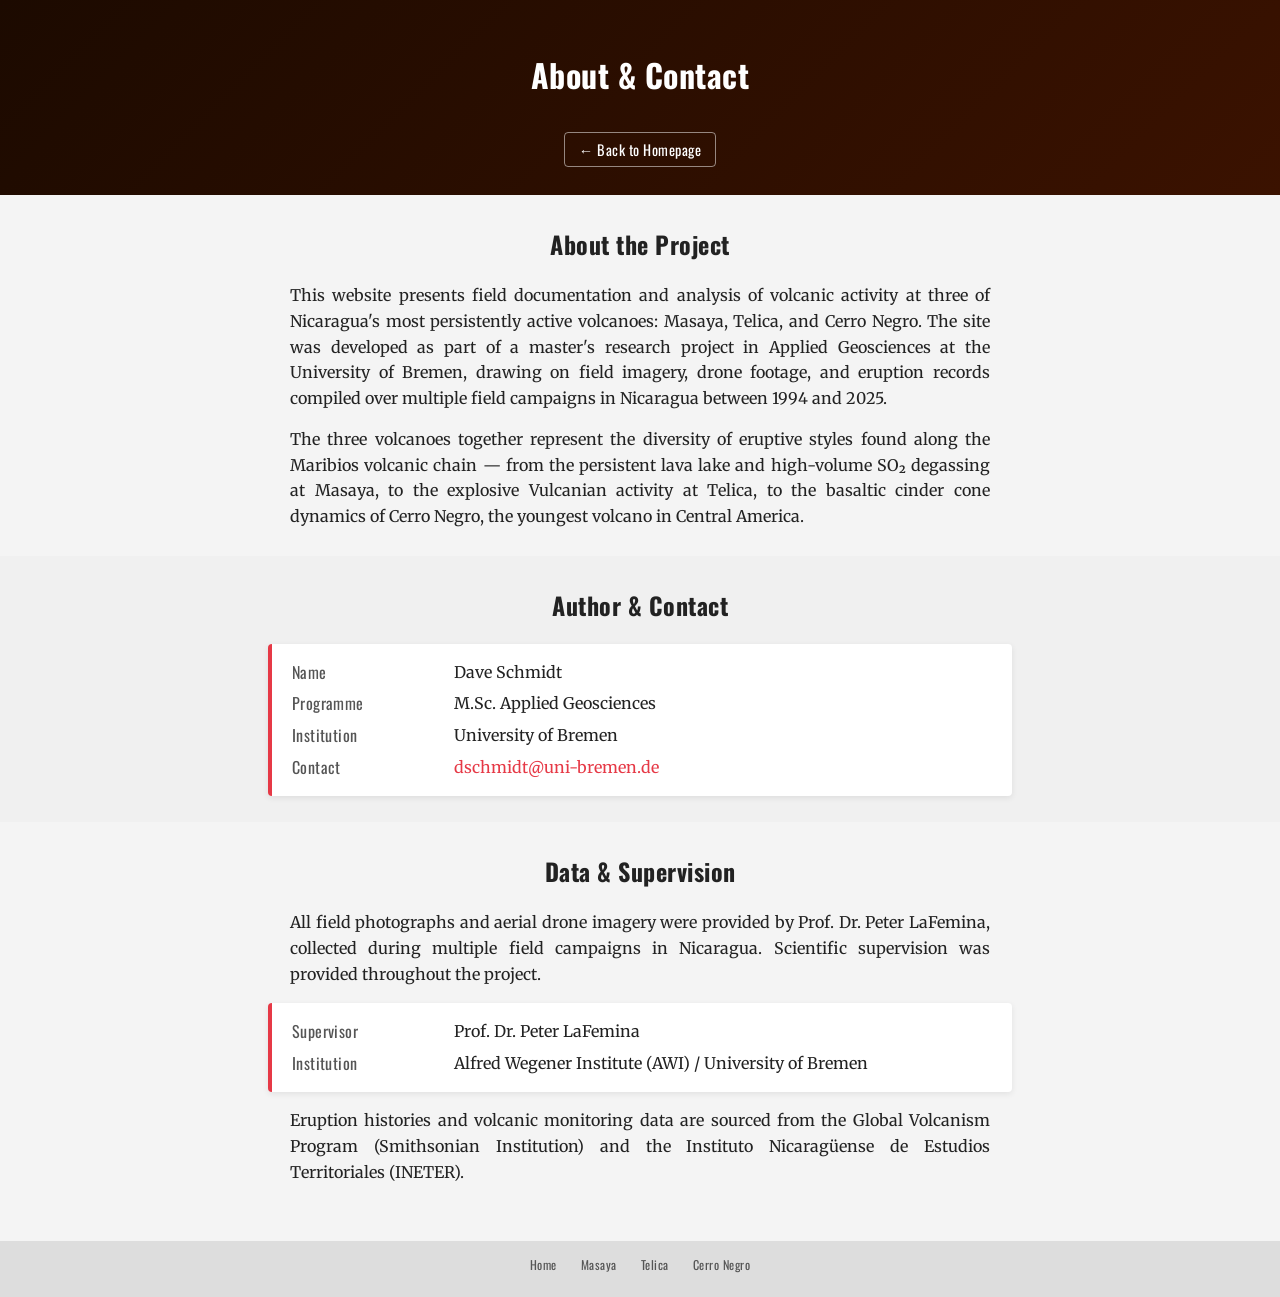
==== about.html @ 06f129fd "Initial commit — Volcanic Activity in Nicaragua website" ====
<!DOCTYPE html>
<html lang="en">
<head>

<meta charset="UTF-8">
<title>About — Volcanic Activity in Nicaragua</title>

<link rel="stylesheet" href="CSS/style.css">

</head>

<body>

<header>
  <h1>About & Contact</h1>
  <a href="index.html">← Back to Homepage</a>
</header>

<section>

<h2>About the Project</h2>

<p>
This website presents field documentation and analysis of volcanic activity at three of Nicaragua's
most persistently active volcanoes: Masaya, Telica, and Cerro Negro.
The site was developed as part of a master's research project in Applied Geosciences
at the University of Bremen, drawing on field imagery, drone footage, and eruption records
compiled over multiple field campaigns in Nicaragua between 1994 and 2025.
</p>

<p>
The three volcanoes together represent the diversity of eruptive styles found along the Maribios volcanic chain —
from the persistent lava lake and high-volume SO₂ degassing at Masaya,
to the explosive Vulcanian activity at Telica,
to the basaltic cinder cone dynamics of Cerro Negro, the youngest volcano in Central America.
</p>

</section>

<section>

<h2>Author & Contact</h2>

<div class="key-facts">
  <dl>
    <dt>Name</dt><dd>Dave Schmidt</dd>
    <dt>Programme</dt><dd>M.Sc. Applied Geosciences</dd>
    <dt>Institution</dt><dd>University of Bremen</dd>
    <dt>Contact</dt><dd><a href="mailto:dschmidt@uni-bremen.de">dschmidt@uni-bremen.de</a></dd>
  </dl>
</div>

</section>

<section>

<h2>Data & Supervision</h2>

<p>
All field photographs and aerial drone imagery were provided by Prof. Dr. Peter LaFemina,
collected during multiple field campaigns in Nicaragua.
Scientific supervision was provided throughout the project.
</p>

<div class="key-facts">
  <dl>
    <dt>Supervisor</dt><dd>Prof. Dr. Peter LaFemina</dd>
    <dt>Institution</dt><dd>Alfred Wegener Institute (AWI) / University of Bremen</dd>
  </dl>
</div>

<p>
Eruption histories and volcanic monitoring data are sourced from the
Global Volcanism Program (Smithsonian Institution) and the
Instituto Nicaragüense de Estudios Territoriales (INETER).
</p>

</section>

<footer>
<nav class="footer-links">
  <a href="index.html">Home</a>
  <a href="Volcanoes/masaya.html">Masaya</a>
  <a href="Volcanoes/telica.html">Telica</a>
  <a href="Volcanoes/cerro-negro.html">Cerro Negro</a>
</nav>
</footer>

</body>
</html>
---- CSS/style.css ----
@import url('https://fonts.googleapis.com/css2?family=Merriweather:ital,wght@0,400;0,700;1,400&family=Oswald:wght@400;600&display=swap');

body {
  font-family: 'Merriweather', serif;
  margin: 0;
  background-color: #f4f4f4;
  color: #222;
  line-height: 1.6;
}

header {
  background: linear-gradient(135deg, #1c0a00, #3b1200);
  color: white;
  text-align: center;
  padding: 28px 20px;
}

h1, h2, h3 {
  font-family: 'Oswald', sans-serif;
  letter-spacing: 0.5px;
}

h2, h3 {
  text-align: center;
}

section {
  padding: 10px 20px;
}

section:nth-of-type(even) {
  background: #f0f0f0;
}

section p {
  max-width: 700px;
  margin: 16px auto;
  text-align: justify;
}

/* =========================
   HERO BANNER IMAGE
========================= */

.hero {
  position: relative;
  width: 100%;
  height: 580px;
  overflow: hidden;
}

.hero img {
  width: 100%;
  height: 100%;
  object-fit: cover;
  display: block;
}

/* Dark gradient for text readability */
.hero::before {
  content: '';
  position: absolute;
  inset: 0;
  background: linear-gradient(
    to bottom,
    rgba(0, 0, 0, 0.50) 0%,
    rgba(0, 0, 0, 0.05) 45%,
    rgba(0, 0, 0, 0.60) 100%
  );
  z-index: 1;
  pointer-events: none;
}

/* Bottom fade into page background */
.hero::after {
  content: '';
  position: absolute;
  bottom: 0;
  left: 0;
  right: 0;
  height: 90px;
  background: linear-gradient(to bottom, transparent, #f4f4f4);
  z-index: 3;
  pointer-events: none;
}

.hero-overlay {
  position: absolute;
  inset: 0;
  z-index: 2;
  display: flex;
  flex-direction: column;
  justify-content: space-between;
  padding: 24px 32px 44px;
}

.hero-back {
  align-self: flex-start;
  color: white;
  text-decoration: none;
  font-family: 'Oswald', sans-serif;
  font-size: 0.9em;
  letter-spacing: 0.5px;
  border: 1px solid rgba(255, 255, 255, 0.55);
  padding: 5px 14px;
  border-radius: 4px;
  transition: background 0.2s ease;
}

.hero-back:hover {
  background: rgba(255, 255, 255, 0.18);
}

.hero-text h1 {
  font-family: 'Oswald', sans-serif;
  color: white;
  font-size: 2.6em;
  margin: 0 0 8px;
  letter-spacing: 1px;
  text-shadow: 0 2px 14px rgba(0, 0, 0, 0.6);
}

.volcano-subtitle {
  font-family: 'Oswald', sans-serif;
  font-size: 0.82em;
  color: rgba(255, 255, 255, 0.75);
  letter-spacing: 1.8px;
  text-transform: uppercase;
  margin: 0;
  text-shadow: 0 1px 8px rgba(0, 0, 0, 0.6);
}

/* Back button in volcano page headers */

header a {
  display: inline-block;
  margin-top: 10px;
  color: white;
  text-decoration: none;
  border: 1px solid rgba(255, 255, 255, 0.5);
  padding: 5px 14px;
  border-radius: 4px;
  font-family: 'Oswald', sans-serif;
  font-size: 0.9em;
  letter-spacing: 0.5px;
  transition: background 0.2s ease;
}

header a:hover {
  background: rgba(255, 255, 255, 0.15);
}

#map {
  height: 400px;
  max-width: 860px;
  margin: 20px auto;
}

.volcano-cards {
  display: flex;
  justify-content: center;
  gap: 20px;
  padding: 20px;
}

.card {
  background: white;
  padding: 20px;
  border-radius: 8px;
  width: 250px;
  box-shadow: 0 2px 5px rgba(0, 0, 0, 0.2);
  transition: transform 0.2s ease, box-shadow 0.2s ease;
}

.card:hover {
  transform: translateY(-4px);
  box-shadow: 0 8px 20px rgba(0, 0, 0, 0.18);
}

.card a {
  display: inline-block;
  margin-top: 10px;
  text-decoration: none;
  background: #e63946;
  color: white;
  padding: 8px 12px;
  border-radius: 5px;
  font-family: 'Oswald', sans-serif;
  letter-spacing: 0.5px;
  transition: background 0.2s ease;
}

.card a:hover {
  background: #c1121f;
}

.card-image {
  display: block;
  width: calc(100% + 40px);
  height: 150px;
  object-fit: cover;
  margin: -20px -20px 16px -20px;
  border-radius: 8px 8px 0 0;
}

footer {
  text-align: center;
  padding: 14px;
  background: #ddd;
  font-size: 0.85em;
  color: #555;
  margin-top: 30px;
}

/* =========================
   KEY FACTS BOX
========================= */

.key-facts {
  background: #fff;
  border-left: 4px solid #e63946;
  padding: 16px 20px;
  margin: 16px auto;
  max-width: 700px;
  border-radius: 4px;
  box-shadow: 0 2px 6px rgba(0, 0, 0, 0.08);
}

.key-facts dl {
  display: grid;
  grid-template-columns: 150px 1fr;
  gap: 6px 12px;
  margin: 0;
}

.key-facts dt {
  font-family: 'Oswald', sans-serif;
  color: #555;
  letter-spacing: 0.4px;
}

.key-facts dd {
  margin: 0;
}

.key-facts a {
  color: #e63946;
  text-decoration: none;
}

.key-facts a:hover {
  text-decoration: underline;
}

/* =========================
   ACTIVITY TIMELINE
========================= */

.timeline {
  list-style: none;
  padding-left: 28px;
  margin: 20px auto;
  max-width: 700px;
  border-left: 3px solid #e63946;
}

.timeline li {
  position: relative;
  margin-bottom: 14px;
  line-height: 1.6;
}

.timeline li::before {
  content: '';
  position: absolute;
  left: -36px;
  top: 7px;
  width: 10px;
  height: 10px;
  background: #e63946;
  border-radius: 50%;
  border: 2px solid white;
  box-shadow: 0 0 0 2px #e63946;
}

/* =========================
   GALLERY
========================= */

.gallery-grid {
  display: grid;
  grid-template-columns: repeat(auto-fill, minmax(200px, 1fr));
  gap: 16px;
  max-width: 900px;
  margin: 20px auto;
  padding: 0 20px;
}

.gallery-item {
  margin: 0;
  background: white;
  border-radius: 6px;
  overflow: hidden;
  box-shadow: 0 2px 6px rgba(0, 0, 0, 0.15);
}

.gallery-item img {
  width: 100%;
  height: 160px;
  object-fit: cover;
  display: block;
  cursor: pointer;
  transition: opacity 0.2s ease, transform 0.3s ease;
}

.gallery-item img:hover {
  opacity: 0.9;
  transform: scale(1.04);
}

.gallery-item figcaption {
  padding: 8px 10px;
  font-size: 0.8em;
  color: #555;
  line-height: 1.4;
}

.video-grid {
  display: grid;
  grid-template-columns: repeat(auto-fill, minmax(300px, 1fr));
  gap: 20px;
  max-width: 900px;
  margin: 20px auto;
  padding: 0 20px 20px;
  align-items: start;
}

.video-item {
  margin: 0;
  background: white;
  border-radius: 6px;
  overflow: hidden;
  box-shadow: 0 2px 6px rgba(0, 0, 0, 0.15);
}

.video-item video {
  width: 100%;
  display: block;
}

.video-item figcaption {
  padding: 8px 10px;
  font-size: 0.8em;
  color: #555;
  line-height: 1.4;
}

/* =========================
   MAP RESET BUTTON
========================= */

.reset-view-btn {
  background: white;
  border: 2px solid rgba(0, 0, 0, 0.2);
  border-radius: 4px;
  padding: 6px 10px;
  cursor: pointer;
  font-family: 'Oswald', sans-serif;
  font-size: 0.85em;
  letter-spacing: 0.4px;
  color: #333;
  transition: background 0.2s ease, color 0.2s ease;
}

.reset-view-btn:hover {
  background: #e63946;
  color: white;
  border-color: #e63946;
}

/* =========================
   CUSTOM MAP MARKERS
========================= */

.custom-marker .marker-inner {
  width: 20px;
  height: 20px;
  background: #e63946;
  border-radius: 50%;
  border: 3px solid white;
  box-shadow: 0 0 6px rgba(0, 0, 0, 0.4);
  transition: all 0.2s ease;
}

.leaflet-marker-icon {
  transition: transform 0.2s ease;
}

/* =========================
   HOMEPAGE HERO VARIANT
========================= */

.hero-home img {
  object-position: center 70%;
}

.hero-home .hero-overlay {
  align-items: center;
  justify-content: flex-end;
  padding-bottom: 80px;
}

.hero-home .hero-text {
  text-align: center;
}

.hero-home .hero-text h1 {
  font-size: 3.2em;
}

/* =========================
   STATS STRIP
========================= */

.stats-strip {
  display: flex;
  justify-content: center;
  background: white;
  border-top: 3px solid #e63946;
  border-bottom: 1px solid #ddd;
}

.stat {
  padding: 18px 52px;
  text-align: center;
  border-right: 1px solid #eee;
}

.stat:last-child {
  border-right: none;
}

.stat-number {
  display: block;
  font-family: 'Oswald', sans-serif;
  font-size: 2.2em;
  color: #e63946;
  line-height: 1;
}

.stat-label {
  display: block;
  font-family: 'Oswald', sans-serif;
  font-size: 0.72em;
  color: #777;
  letter-spacing: 1.5px;
  text-transform: uppercase;
  margin-top: 5px;
}

/* =========================
   REFERENCES
========================= */

.references {
  list-style: none;
  padding: 0;
  max-width: 700px;
  margin: 16px auto;
}

.references li {
  padding: 10px 0;
  border-bottom: 1px solid #ddd;
  font-size: 0.88em;
  line-height: 1.7;
}

.references li:last-child {
  border-bottom: none;
}

.references a {
  color: #e63946;
  text-decoration: none;
}

.references a:hover {
  text-decoration: underline;
}

/* =========================
   FOOTER NAV
========================= */

.footer-links {
  display: flex;
  justify-content: center;
  gap: 24px;
  margin-bottom: 8px;
}

.footer-links a {
  color: #555;
  text-decoration: none;
  font-family: 'Oswald', sans-serif;
  font-size: 0.9em;
  letter-spacing: 0.5px;
  transition: color 0.2s ease;
}

.footer-links a:hover {
  color: #e63946;
}

footer p a {
  color: #666;
  text-decoration: none;
}

footer p a:hover {
  color: #e63946;
}
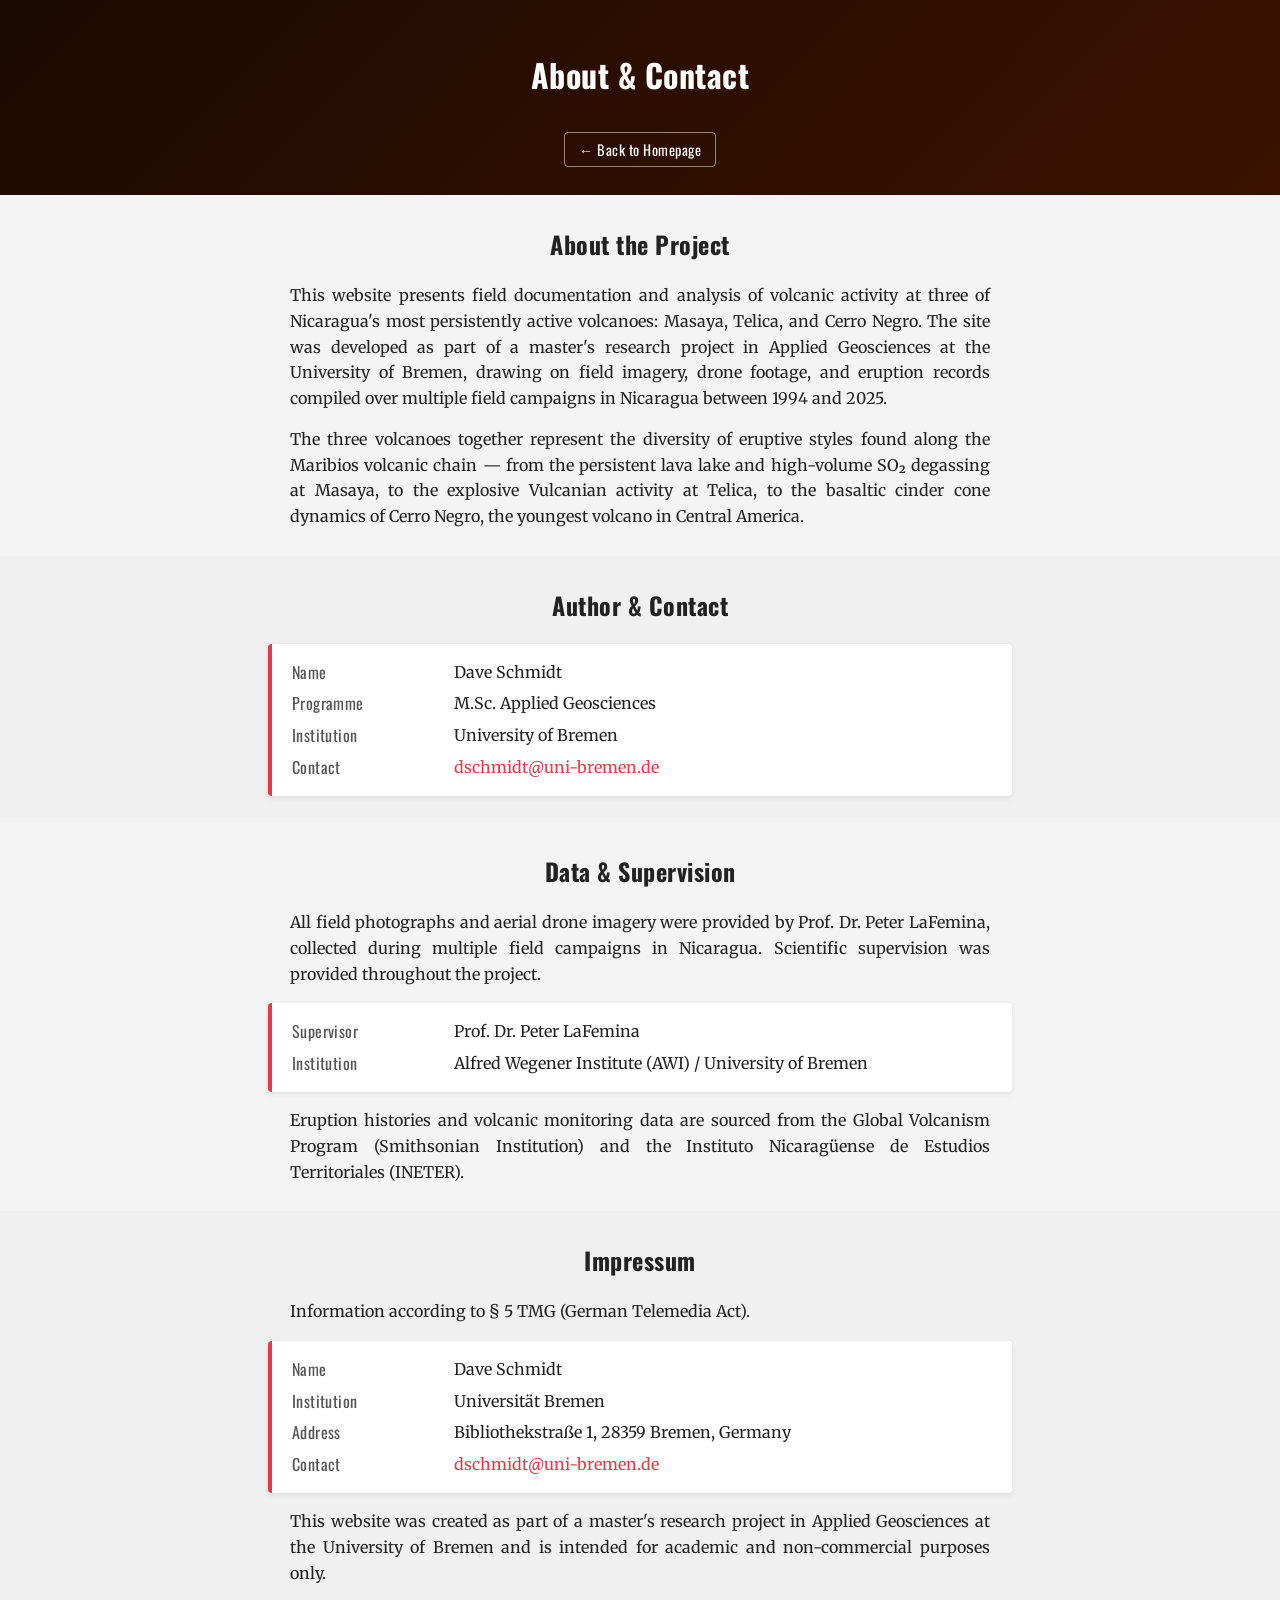
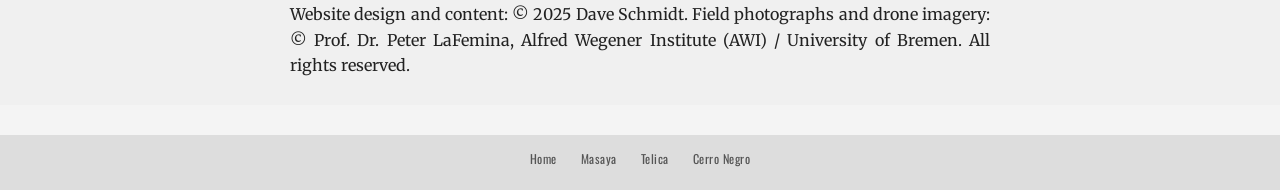
==== commit d9400d9e: "Mobile fixes, reduce hero height, map labels, gallery hover, favicon, meta tags, Impressum" ====
--- a/about.html
+++ b/about.html
@@ -3,7 +3,12 @@
 <head>
 
 <meta charset="UTF-8">
+<meta name="viewport" content="width=device-width, initial-scale=1.0">
 <title>About — Volcanic Activity in Nicaragua</title>
+<meta name="description" content="About this project — Dave Schmidt, M.Sc. Applied Geosciences, University of Bremen. Supervised by Prof. Dr. Peter LaFemina (AWI).">
+<meta property="og:title" content="About — Volcanic Activity in Nicaragua">
+<meta property="og:description" content="Field documentation of volcanic activity in Nicaragua — University of Bremen geoscientific project.">
+<link rel="icon" href="favicon.svg" type="image/svg+xml">
 
 <link rel="stylesheet" href="CSS/style.css">
 
@@ -77,6 +82,35 @@
 
 </section>
 
+<section>
+
+<h2>Impressum</h2>
+
+<p>Information according to § 5 TMG (German Telemedia Act).</p>
+
+<div class="key-facts">
+  <dl>
+    <dt>Name</dt><dd>Dave Schmidt</dd>
+    <dt>Institution</dt><dd>Universität Bremen</dd>
+    <dt>Address</dt><dd>Bibliothekstraße 1, 28359 Bremen, Germany</dd>
+    <dt>Contact</dt><dd><a href="mailto:dschmidt@uni-bremen.de">dschmidt@uni-bremen.de</a></dd>
+  </dl>
+</div>
+
+<p>
+This website was created as part of a master's research project in Applied Geosciences
+at the University of Bremen and is intended for academic and non-commercial purposes only.
+</p>
+
+<p>
+Website design and content: © 2025 Dave Schmidt.
+Field photographs and drone imagery: © Prof. Dr. Peter LaFemina,
+Alfred Wegener Institute (AWI) / University of Bremen.
+All rights reserved.
+</p>
+
+</section>
+
 <footer>
 <nav class="footer-links">
   <a href="index.html">Home</a>
--- a/CSS/style.css
+++ b/CSS/style.css
@@ -45,7 +45,7 @@
 .hero {
   position: relative;
   width: 100%;
-  height: 580px;
+  height: 460px;
   overflow: hidden;
 }
 
@@ -304,17 +304,38 @@
   box-shadow: 0 2px 6px rgba(0, 0, 0, 0.15);
 }
 
+.gallery-item a {
+  display: block;
+  position: relative;
+}
+
+.gallery-item a::after {
+  content: '';
+  position: absolute;
+  inset: 0;
+  background:
+    rgba(0, 0, 0, 0.25)
+    url("data:image/svg+xml,%3Csvg xmlns='http://www.w3.org/2000/svg' viewBox='0 0 24 24' fill='none' stroke='white' stroke-width='2.5' stroke-linecap='round'%3E%3Ccircle cx='11' cy='11' r='7'/%3E%3Cline x1='19' y1='19' x2='15.5' y2='15.5'/%3E%3C/svg%3E")
+    center / 28px no-repeat;
+  opacity: 0;
+  transition: opacity 0.25s ease;
+  pointer-events: none;
+}
+
+.gallery-item a:hover::after {
+  opacity: 1;
+}
+
 .gallery-item img {
   width: 100%;
   height: 160px;
   object-fit: cover;
   display: block;
   cursor: pointer;
-  transition: opacity 0.2s ease, transform 0.3s ease;
+  transition: transform 0.3s ease;
 }
 
 .gallery-item img:hover {
-  opacity: 0.9;
   transform: scale(1.04);
 }
 
@@ -379,6 +400,26 @@
 }
 
 /* =========================
+   MAP LABELS
+========================= */
+
+.map-label {
+  background: white;
+  border: none;
+  box-shadow: 0 1px 5px rgba(0, 0, 0, 0.2);
+  font-family: 'Oswald', sans-serif;
+  font-size: 0.8em;
+  letter-spacing: 0.5px;
+  color: #222;
+  padding: 2px 7px;
+  border-radius: 3px;
+}
+
+.map-label::before {
+  border-right-color: white !important;
+}
+
+/* =========================
    CUSTOM MAP MARKERS
 ========================= */
 
@@ -394,6 +435,103 @@
 
 .leaflet-marker-icon {
   transition: transform 0.2s ease;
+  cursor: pointer;
+}
+
+.map-label:hover {
+  background: #e63946;
+  color: white;
+}
+
+/* =========================
+   RESPONSIVE / MOBILE
+========================= */
+
+@media (max-width: 768px) {
+  .hero {
+    height: 420px;
+  }
+
+  .hero-overlay {
+    padding: 28px 20px 36px;
+  }
+
+  .hero-home .hero-overlay {
+    padding-bottom: 40px;
+  }
+
+  .hero-text h1 {
+    font-size: 2em;
+  }
+
+  .hero-home .hero-text h1 {
+    font-size: 2em;
+  }
+
+  .stats-strip {
+    flex-wrap: wrap;
+  }
+
+  .stat {
+    padding: 14px 28px;
+    flex: 1 1 45%;
+  }
+
+  .volcano-cards {
+    flex-direction: column;
+    align-items: center;
+  }
+
+  .card {
+    width: 85%;
+    max-width: 340px;
+  }
+
+  #map {
+    height: 300px;
+    margin: 12px auto;
+  }
+
+  .video-grid {
+    grid-template-columns: 1fr;
+  }
+
+  .key-facts dl {
+    grid-template-columns: 110px 1fr;
+  }
+}
+
+@media (max-width: 480px) {
+  .hero {
+    height: 320px;
+  }
+
+  .hero-text h1 {
+    font-size: 1.7em;
+  }
+
+  .hero-home .hero-text h1 {
+    font-size: 1.9em;
+  }
+
+  .stat {
+    flex: 1 1 100%;
+    border-right: none;
+    border-bottom: 1px solid #eee;
+    padding: 12px 16px;
+  }
+
+  .stat:last-child {
+    border-bottom: none;
+  }
+
+  .gallery-grid {
+    grid-template-columns: repeat(auto-fill, minmax(150px, 1fr));
+  }
+
+  section p {
+    text-align: left;
+  }
 }
 
 /* =========================
@@ -401,7 +539,7 @@
 ========================= */
 
 .hero-home img {
-  object-position: center 70%;
+  object-position: center 82%;
 }
 
 .hero-home .hero-overlay {
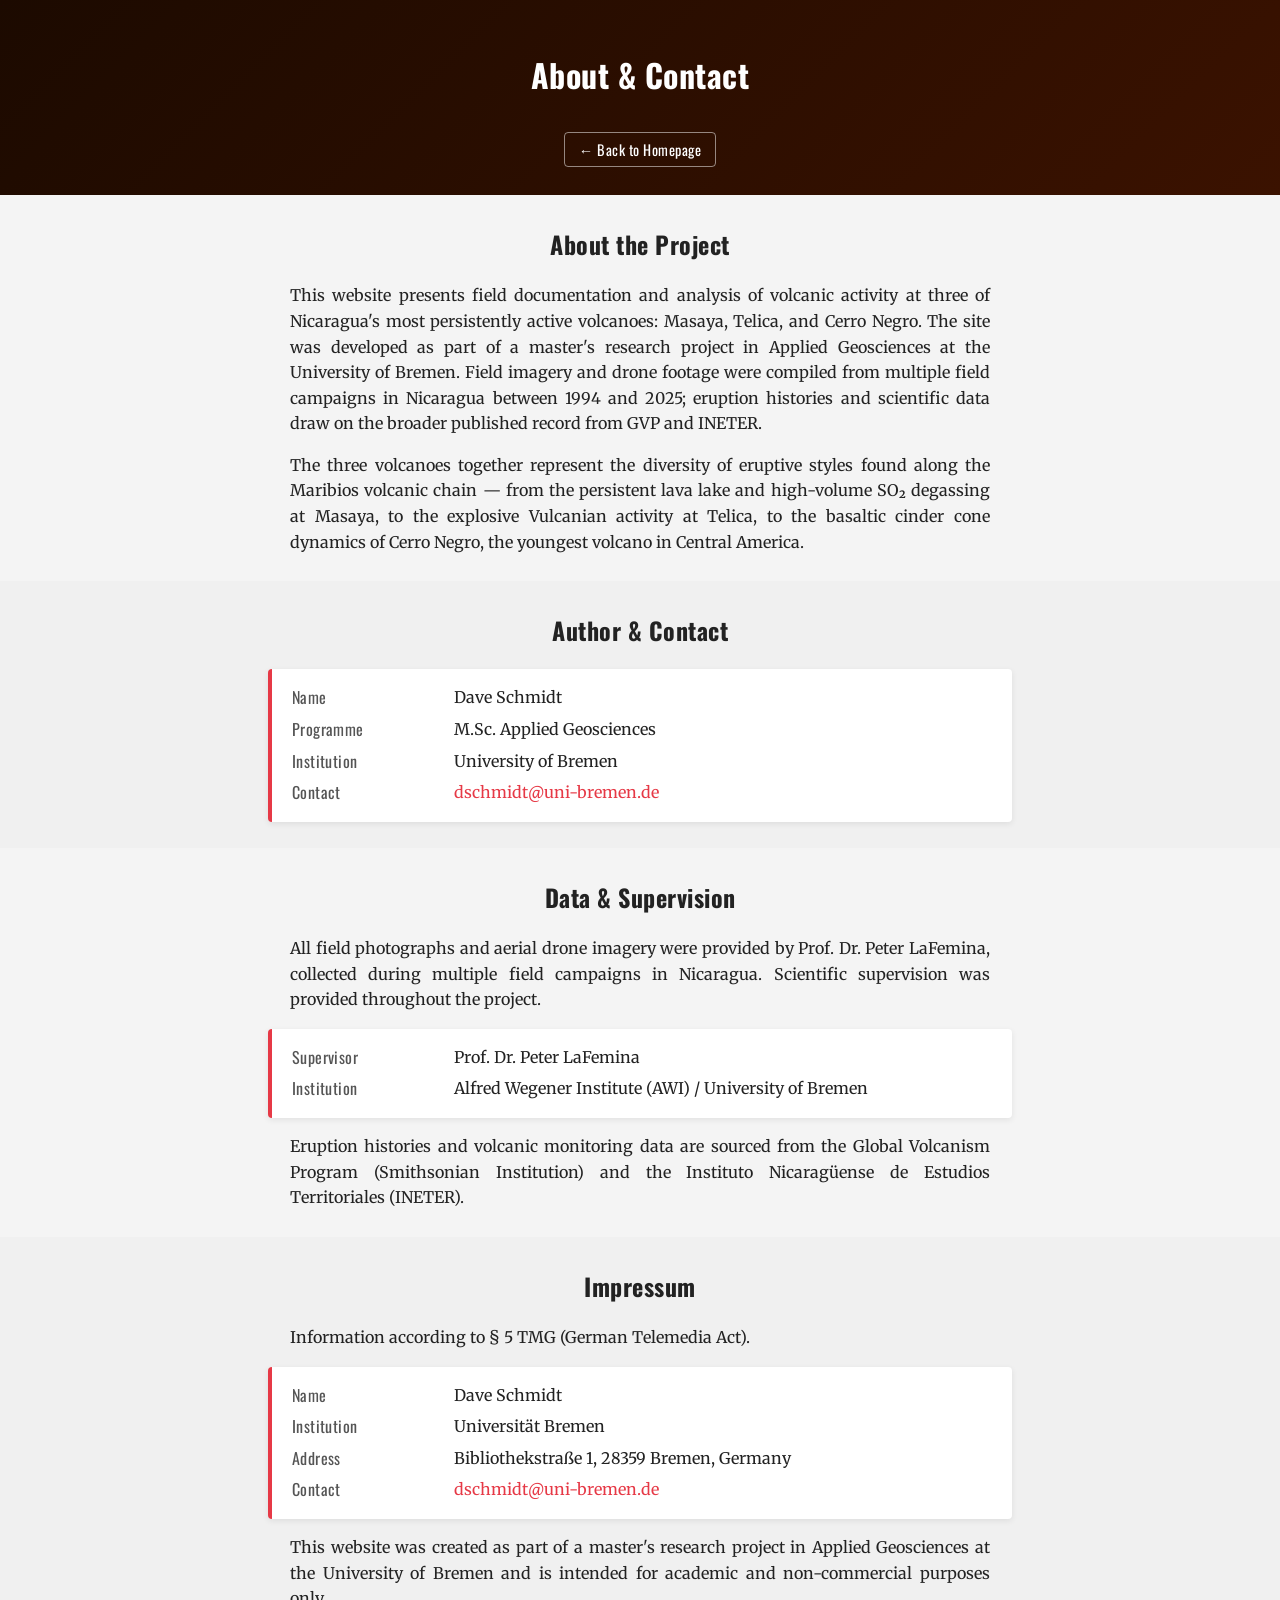
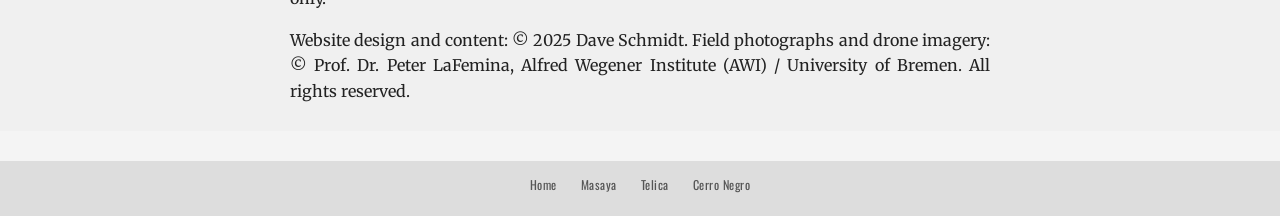
==== commit 12af62da: "Update eruption timelines with verified GVP data and broaden scope beyond field period" ====
--- a/about.html
+++ b/about.html
@@ -29,8 +29,9 @@
 This website presents field documentation and analysis of volcanic activity at three of Nicaragua's
 most persistently active volcanoes: Masaya, Telica, and Cerro Negro.
 The site was developed as part of a master's research project in Applied Geosciences
-at the University of Bremen, drawing on field imagery, drone footage, and eruption records
-compiled over multiple field campaigns in Nicaragua between 1994 and 2025.
+at the University of Bremen. Field imagery and drone footage were compiled from multiple
+field campaigns in Nicaragua between 1994 and 2025; eruption histories and scientific
+data draw on the broader published record from GVP and INETER.
 </p>
 
 <p>
--- a/CSS/style.css
+++ b/CSS/style.css
@@ -444,6 +444,28 @@
 }
 
 /* =========================
+   HOMEPAGE HERO VARIANT
+========================= */
+
+.hero-home img {
+  object-position: center 82%;
+}
+
+.hero-home .hero-overlay {
+  align-items: center;
+  justify-content: flex-end;
+  padding-bottom: 80px;
+}
+
+.hero-home .hero-text {
+  text-align: center;
+}
+
+.hero-home .hero-text h1 {
+  font-size: 3.2em;
+}
+
+/* =========================
    RESPONSIVE / MOBILE
 ========================= */
 
@@ -457,7 +479,8 @@
   }
 
   .hero-home .hero-overlay {
-    padding-bottom: 40px;
+    justify-content: center;
+    padding: 28px 20px;
   }
 
   .hero-text h1 {
@@ -532,28 +555,6 @@
   section p {
     text-align: left;
   }
-}
-
-/* =========================
-   HOMEPAGE HERO VARIANT
-========================= */
-
-.hero-home img {
-  object-position: center 82%;
-}
-
-.hero-home .hero-overlay {
-  align-items: center;
-  justify-content: flex-end;
-  padding-bottom: 80px;
-}
-
-.hero-home .hero-text {
-  text-align: center;
-}
-
-.hero-home .hero-text h1 {
-  font-size: 3.2em;
 }
 
 /* =========================
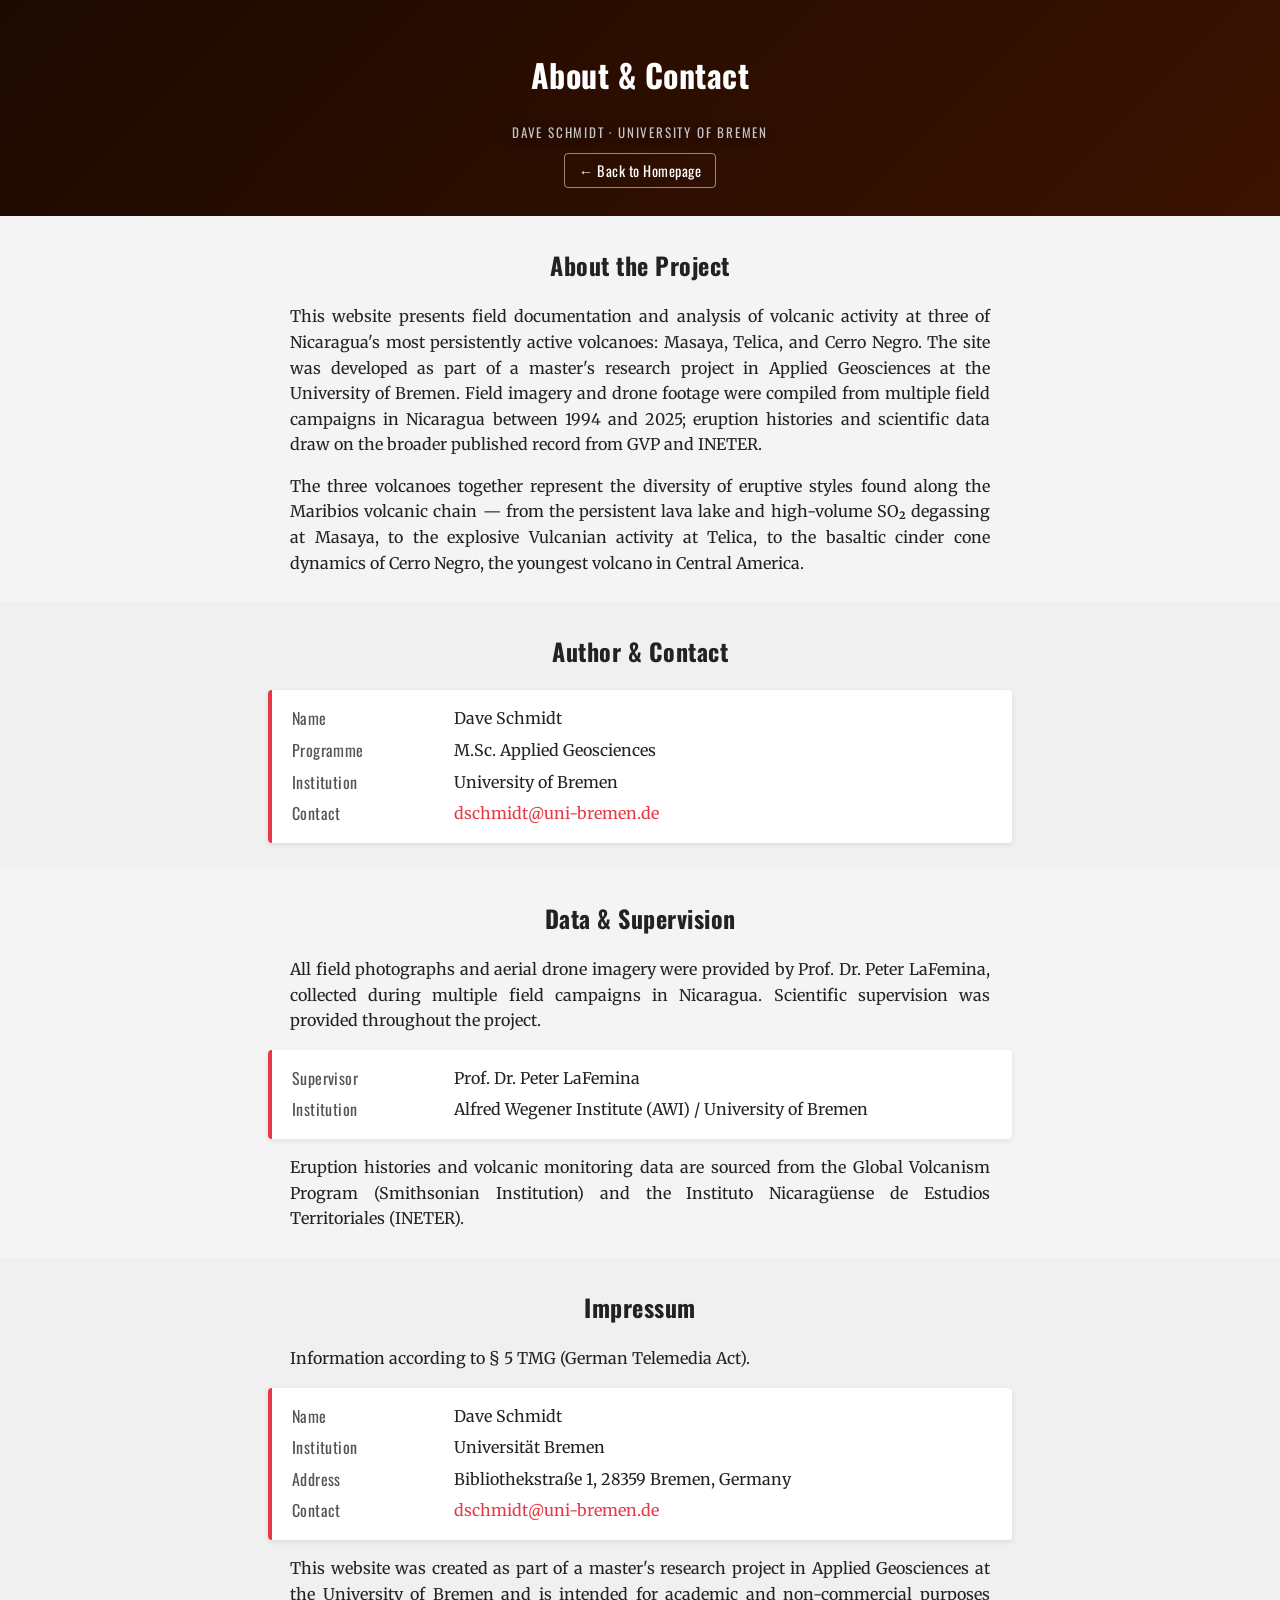
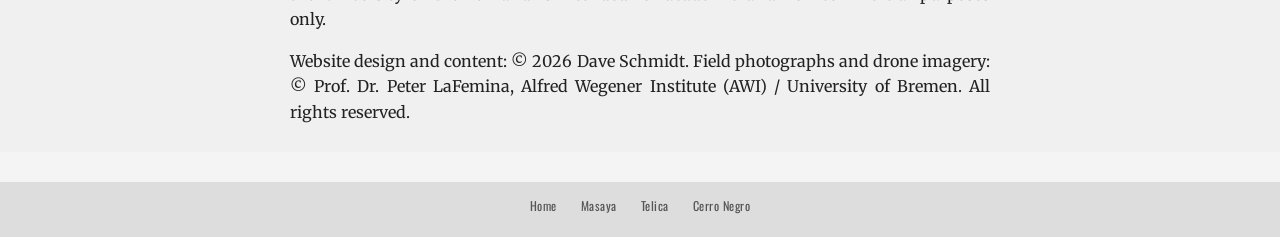
==== commit 070d2c7e: "Update site: font fixes, lazy loading, preload, gallery hover captions, about page redesign - Fix GL" ====
--- a/about.html
+++ b/about.html
@@ -9,7 +9,6 @@
 <meta property="og:title" content="About — Volcanic Activity in Nicaragua">
 <meta property="og:description" content="Field documentation of volcanic activity in Nicaragua — University of Bremen geoscientific project.">
 <link rel="icon" href="favicon.svg" type="image/svg+xml">
-
 <link rel="stylesheet" href="CSS/style.css">
 
 </head>
@@ -18,6 +17,7 @@
 
 <header>
   <h1>About & Contact</h1>
+  <p class="volcano-subtitle">Dave Schmidt · University of Bremen</p>
   <a href="index.html">← Back to Homepage</a>
 </header>
 
@@ -104,7 +104,7 @@
 </p>
 
 <p>
-Website design and content: © 2025 Dave Schmidt.
+Website design and content: © 2026 Dave Schmidt.
 Field photographs and drone imagery: © Prof. Dr. Peter LaFemina,
 Alfred Wegener Institute (AWI) / University of Bremen.
 All rights reserved.
--- a/CSS/style.css
+++ b/CSS/style.css
@@ -45,8 +45,12 @@
 .hero {
   position: relative;
   width: 100%;
+  height: 520px;
+  overflow: hidden;
+}
+
+.hero-home {
   height: 460px;
-  overflow: hidden;
 }
 
 .hero img {
@@ -309,6 +313,28 @@
   position: relative;
 }
 
+.gallery-item a::before {
+  content: attr(data-title);
+  position: absolute;
+  bottom: 0;
+  left: 0;
+  right: 0;
+  background: linear-gradient(transparent, rgba(0, 0, 0, 0.80));
+  color: white;
+  padding: 28px 10px 10px;
+  font-family: 'Merriweather', serif;
+  font-size: 0.75em;
+  line-height: 1.4;
+  opacity: 0;
+  transition: opacity 0.25s ease;
+  z-index: 2;
+  pointer-events: none;
+}
+
+.gallery-item a:hover::before {
+  opacity: 1;
+}
+
 .gallery-item a::after {
   content: '';
   position: absolute;
@@ -320,6 +346,7 @@
   opacity: 0;
   transition: opacity 0.25s ease;
   pointer-events: none;
+  z-index: 1;
 }
 
 .gallery-item a:hover::after {
@@ -448,7 +475,7 @@
 ========================= */
 
 .hero-home img {
-  object-position: center 82%;
+  object-position: center 60%;
 }
 
 .hero-home .hero-overlay {
@@ -471,7 +498,11 @@
 
 @media (max-width: 768px) {
   .hero {
-    height: 420px;
+    height: 460px;
+  }
+
+  .hero-home {
+    height: 380px;
   }
 
   .hero-overlay {
@@ -526,7 +557,11 @@
 
 @media (max-width: 480px) {
   .hero {
-    height: 320px;
+    height: 360px;
+  }
+
+  .hero-home {
+    height: 300px;
   }
 
   .hero-text h1 {
@@ -660,3 +695,19 @@
 footer p a:hover {
   color: #e63946;
 }
+
+/* =========================
+   GLIGHTBOX FONT OVERRIDE
+========================= */
+
+.glightbox-container .gslide-desc,
+.glightbox-container .gdesc-inner,
+.glightbox-container .gdesc-inner p,
+.glightbox-clean .gslide-desc {
+  font-family: 'Merriweather', serif !important;
+}
+
+.glightbox-container .gslide-title,
+.glightbox-clean .gslide-title {
+  font-family: 'Oswald', sans-serif !important;
+}
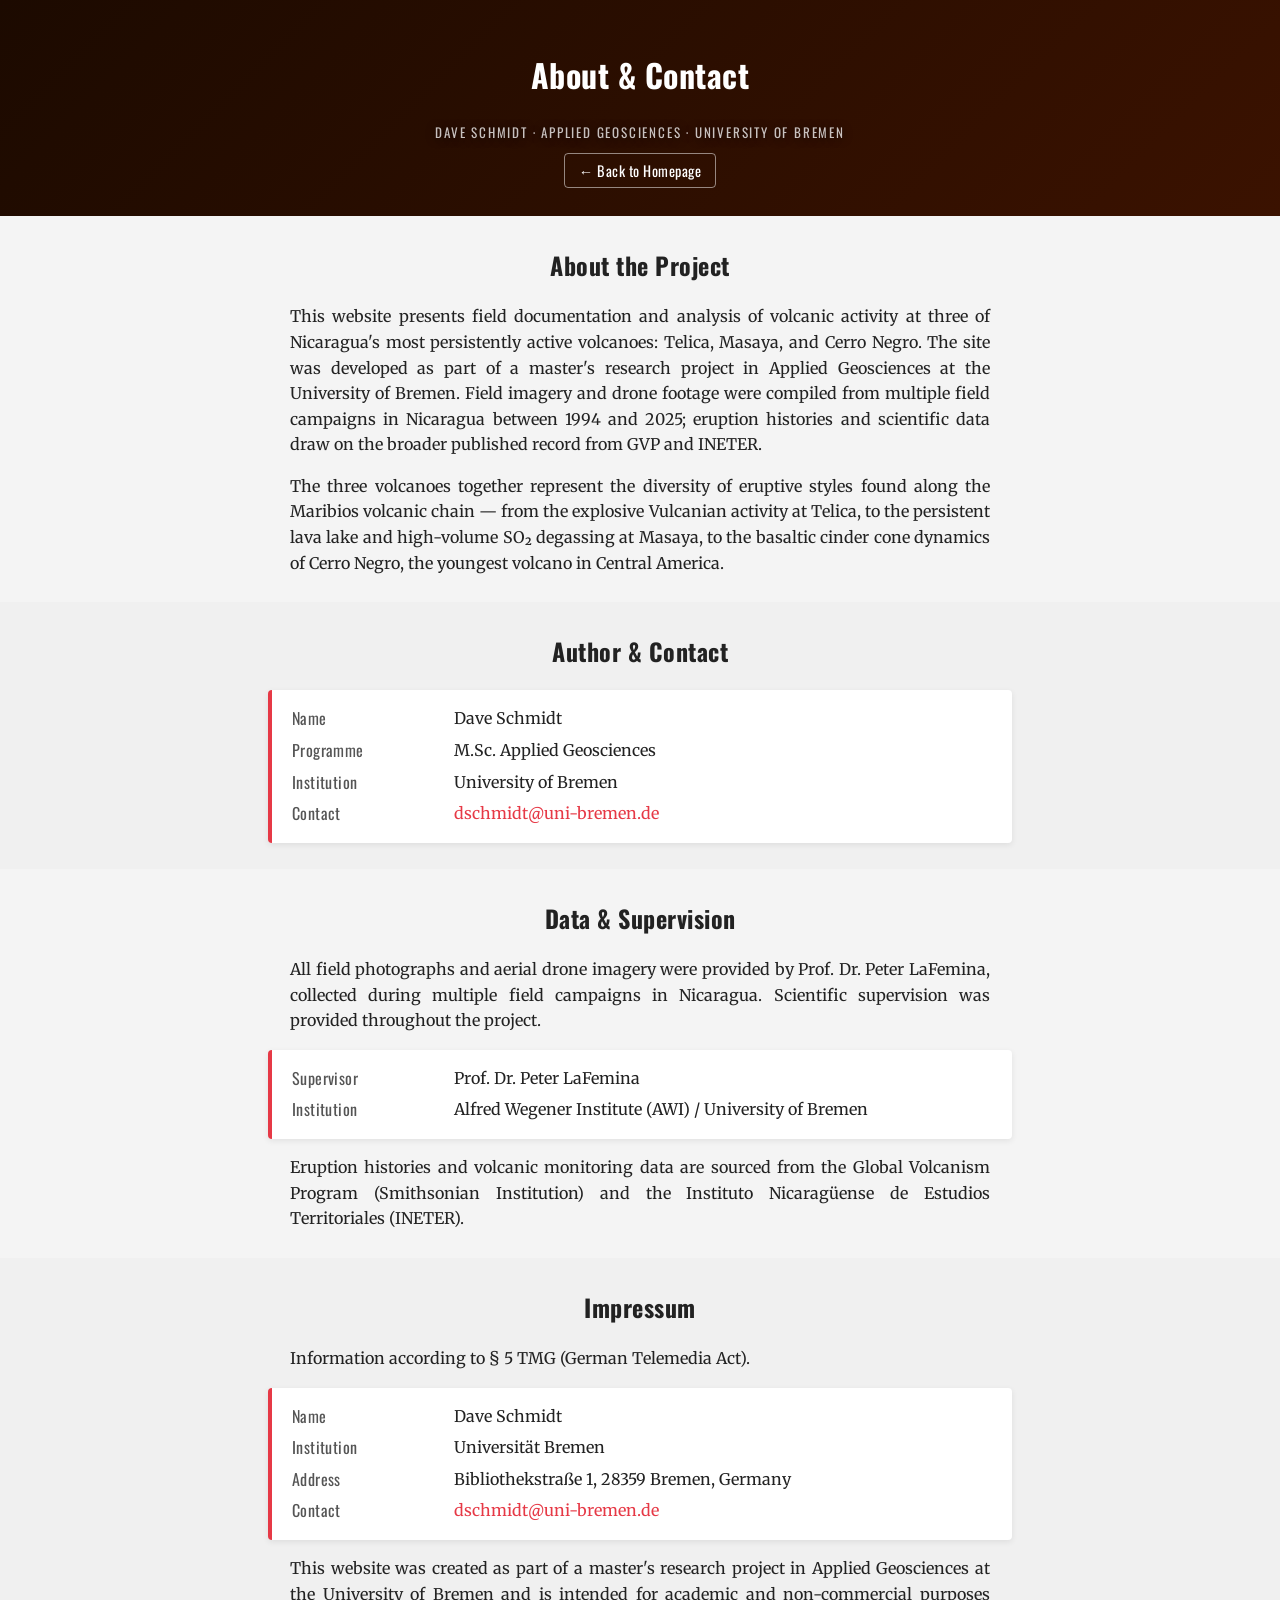
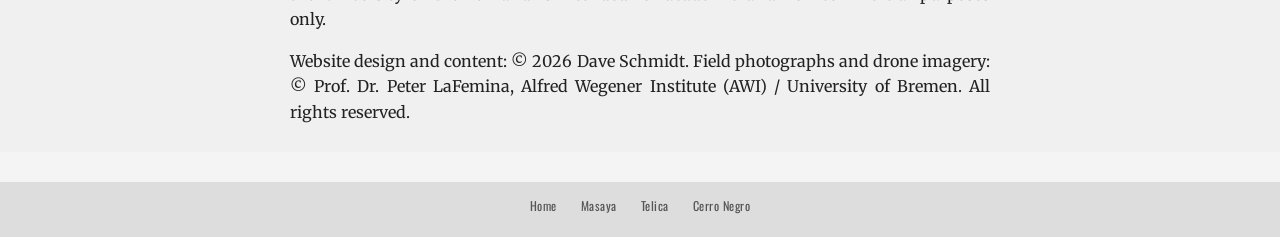
==== commit 9fa4826a: "Update hero cards, ordering, lava lake hero image, and facts card sizing - Switch Masaya hero image " ====
--- a/about.html
+++ b/about.html
@@ -17,7 +17,7 @@
 
 <header>
   <h1>About & Contact</h1>
-  <p class="volcano-subtitle">Dave Schmidt · University of Bremen</p>
+  <p class="volcano-subtitle">Dave Schmidt · Applied Geosciences · University of Bremen</p>
   <a href="index.html">← Back to Homepage</a>
 </header>
 
@@ -27,7 +27,7 @@
 
 <p>
 This website presents field documentation and analysis of volcanic activity at three of Nicaragua's
-most persistently active volcanoes: Masaya, Telica, and Cerro Negro.
+most persistently active volcanoes: Telica, Masaya, and Cerro Negro.
 The site was developed as part of a master's research project in Applied Geosciences
 at the University of Bremen. Field imagery and drone footage were compiled from multiple
 field campaigns in Nicaragua between 1994 and 2025; eruption histories and scientific
@@ -36,8 +36,8 @@
 
 <p>
 The three volcanoes together represent the diversity of eruptive styles found along the Maribios volcanic chain —
-from the persistent lava lake and high-volume SO₂ degassing at Masaya,
-to the explosive Vulcanian activity at Telica,
+from the explosive Vulcanian activity at Telica,
+to the persistent lava lake and high-volume SO₂ degassing at Masaya,
 to the basaltic cinder cone dynamics of Cerro Negro, the youngest volcano in Central America.
 </p>
 
--- a/CSS/style.css
+++ b/CSS/style.css
@@ -45,7 +45,7 @@
 .hero {
   position: relative;
   width: 100%;
-  height: 520px;
+  height: 700px;
   overflow: hidden;
 }
 
@@ -57,6 +57,7 @@
   width: 100%;
   height: 100%;
   object-fit: cover;
+  object-position: center 40%;
   display: block;
 }
 
@@ -91,11 +92,57 @@
 .hero-overlay {
   position: absolute;
   inset: 0;
-  z-index: 2;
+  z-index: 4;
   display: flex;
   flex-direction: column;
   justify-content: space-between;
   padding: 24px 32px 44px;
+}
+
+.hero-bottom {
+  display: flex;
+  align-items: flex-end;
+  justify-content: space-between;
+  gap: 24px;
+}
+
+.hero-facts {
+  background: rgba(255, 255, 255, 0.93);
+  border-left: 3px solid #e63946;
+  border-radius: 4px;
+  padding: 20px 26px;
+  min-width: 270px;
+  box-shadow: 0 2px 16px rgba(0, 0, 0, 0.35);
+  flex-shrink: 0;
+}
+
+.hero-facts dl {
+  display: grid;
+  grid-template-columns: auto 1fr;
+  gap: 8px 14px;
+  margin: 0;
+  font-size: 0.93em;
+  color: #222;
+  line-height: 1.4;
+}
+
+.hero-facts dt {
+  font-family: 'Oswald', sans-serif;
+  color: #555;
+  letter-spacing: 0.4px;
+}
+
+.hero-facts dd {
+  margin: 0;
+}
+
+.hero-facts a {
+  color: #e63946;
+  text-decoration: none;
+}
+
+.hero-facts a:hover {
+  text-decoration: underline;
 }
 
 .hero-back {
